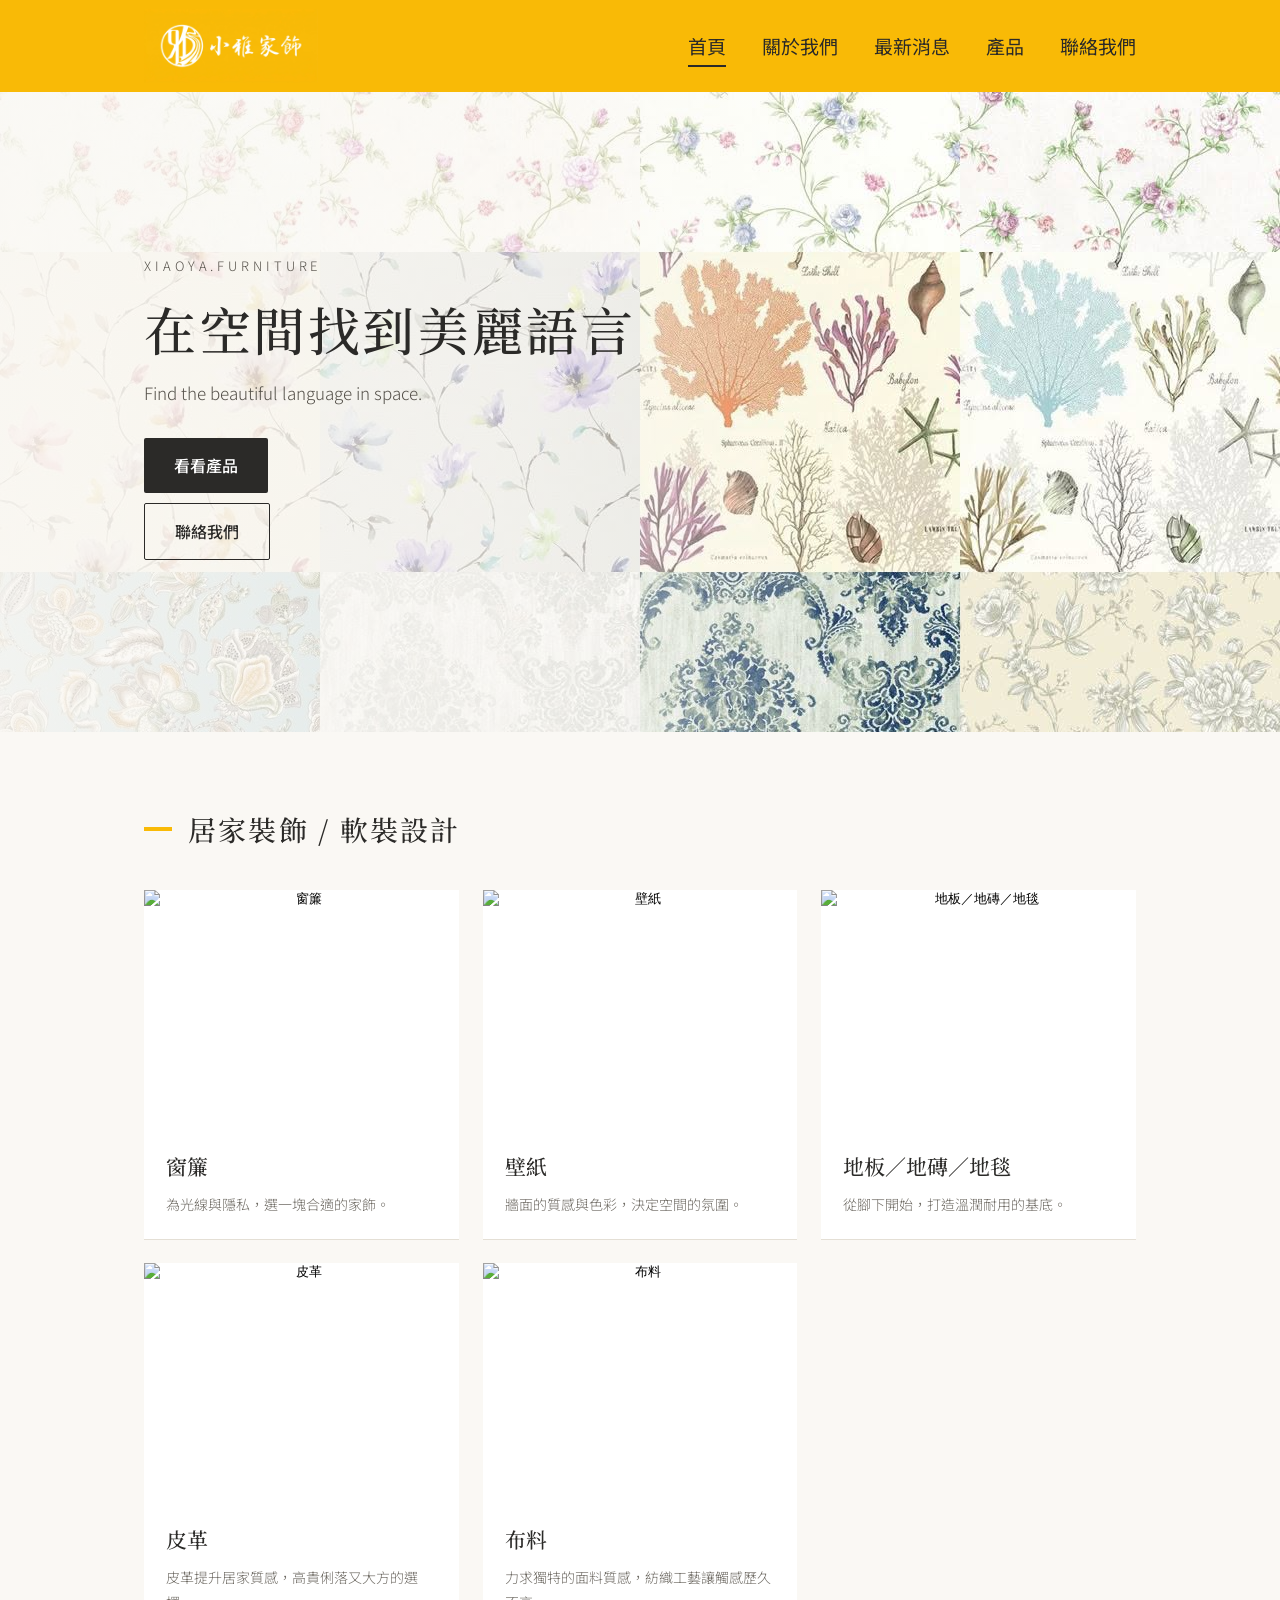
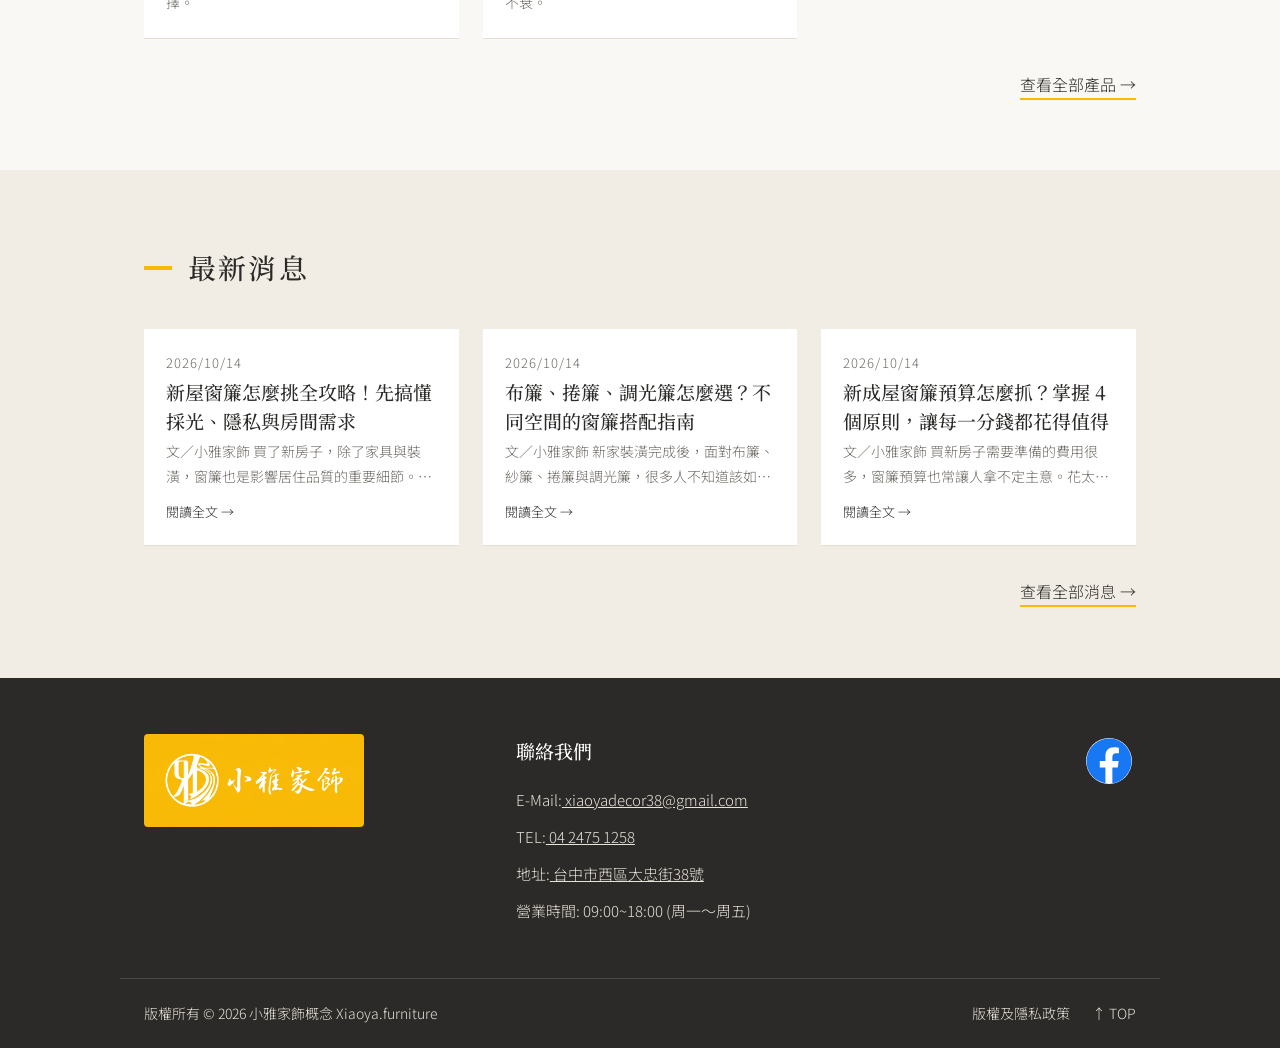
==== index.html @ f249f497 "Add files via upload" ====
<!DOCTYPE html>
<html lang="zh-Hant"><head><meta charset="utf-8">
<meta name="viewport" content="width=device-width, initial-scale=1, viewport-fit=cover">
<title>小雅家飾概念 Xiaoya.furniture|窗簾・壁紙・地板・皮革</title>
<meta name="description" content="小雅家飾概念位於台中市西區,提供窗簾、壁紙、地板與皮革等居家裝飾。在空間找到美麗的語言。">
<link rel="icon" href="logo.png">
<link href="https://fonts.googleapis.com/css2?family=Noto+Sans+TC:wght@300;400;500&family=Noto+Serif+TC:wght@500;600&display=swap" rel="stylesheet">
<link rel="stylesheet" href="site.css"></head><body id="top">
<main>
<section class="hero nopic" id="hero"><div class="txt"><small>XIAOYA.FURNITURE</small><h1 id="tagline"></h1><p class="en" id="tagline-en"></p><a class="btn" href="products.html">看看產品</a><a class="btn o" href="#contact">聯絡我們</a></div><div class="pic" id="pic" hidden></div></section>
<section><div class="wrap"><h2 id="ptitle">居家裝飾</h2><div class="grid" id="grid"></div><p class="more"><a href="products.html">查看全部產品 →</a></p></div></section>
<section class="alt" id="news" hidden><div class="wrap"><h2 id="ntitle">最新消息</h2><div class="nl" id="nlist"></div><p class="more"><a href="news.html">查看全部消息 →</a></p></div></section>
</main>
<script src="site.js"></script>
<script>boot(d=>{
  $('#tagline').textContent=d.tagline||'小雅家飾概念';$('#tagline-en').textContent=d.tagline_en||'';
  if(d.hero_image){const h=$('#hero');h.classList.remove('nopic');h.classList.add('pich');$('#pic').hidden=false;$('#pic').append(el('img','',{src:url(d.hero_image),alt:'小雅家飾 空間照片'}))}
  $('#ptitle').textContent=d.products_title||'居家裝飾';
  (d.products||[]).slice(0,8).forEach(p=>card($('#grid'),p,p.name,p.desc));
  if((d.news||[]).length){$('#news').hidden=false;$('#ntitle').textContent=d.news_title||'最新消息';d.news.slice(0,4).forEach(n=>$('#nlist').append(newsCard(n)))}
})</script></body></html>
---- site.css ----
:root{--bg:#faf8f4;--alt:#f1ede4;--ink:#2b2a28;--mute:#6f6b64;--line:#e4dfd5;--sun:#f9ba06;--card:#fff}
@media (prefers-color-scheme:dark){:root{--bg:#1f1e1c;--alt:#262523;--ink:#f0ece3;--mute:#a8a299;--line:#3a3834;--card:#2e2d2a}}
html{scroll-behavior:smooth;scroll-padding-top:90px}*{box-sizing:border-box}
body{margin:0;background:var(--bg);color:var(--ink);font-family:"Noto Sans TC","PingFang TC","Microsoft JhengHei",sans-serif;font-weight:300;line-height:1.8}
a{color:inherit}:focus-visible{outline:2px solid var(--ink);outline-offset:3px}
.wrap{max-width:1040px;margin:0 auto;padding:0 24px}
header.site{position:sticky;top:0;z-index:5;background:var(--sun);padding-top:env(safe-area-inset-top,0px)}
header.site .wrap{display:flex;justify-content:space-between;align-items:center;min-height:92px;flex-wrap:wrap;gap:4px 20px}
.brand{display:block;line-height:0}.brand img{height:74px;width:auto;display:block}
header nav a{margin-left:36px;text-decoration:none;font-size:19px;color:#2b2a28;font-weight:400;padding:6px 0;border-bottom:2px solid transparent}
header nav a:hover,header nav a.on{border-bottom-color:#2b2a28}
.hero{position:relative;background:var(--bg) url(hero.jpg) center/cover;min-height:min(80vh,640px);display:grid;grid-template-columns:1fr 1fr;align-items:stretch;padding:0}
.hero::before{content:"";position:absolute;inset:0;pointer-events:none;background:linear-gradient(90deg,rgba(250,248,244,.86) 0%,rgba(250,248,244,.62) 42%,rgba(250,248,244,.08) 52%,rgba(250,248,244,0) 100%)}
.hero.nopic{grid-template-columns:1fr}.hero.nopic::before{background:linear-gradient(90deg,rgba(250,248,244,.88) 0%,rgba(250,248,244,.6) 40%,rgba(250,248,244,0) 70%)}
.hero .txt{position:relative;z-index:1;display:flex;flex-direction:column;justify-content:center;align-items:flex-start;padding:64px 40px 64px max(24px,calc((100vw - 1040px)/2 + 24px));color:#2b2a28}
.hero .pic{position:relative;z-index:1;min-height:320px}.hero .pic img{position:absolute;inset:0;width:100%;height:100%;object-fit:cover}
.txt small{display:block;font-size:13px;letter-spacing:.3em;margin-bottom:16px;color:#55514a}
h1{font-family:"Noto Serif TC",serif;font-weight:500;font-size:clamp(32px,5vw,52px);line-height:1.35;margin:0 0 14px;letter-spacing:.05em}
.en{font-size:17px;margin:0 0 30px;color:#55514a}
.btn{display:inline-block;background:#2b2a28;color:#fff;padding:13px 30px;text-decoration:none;font-weight:500;border-radius:2px;margin:0 10px 10px 0}
.btn:hover{background:#000}.btn.o{background:transparent;color:#2b2a28;border:1px solid #2b2a28}.btn.o:hover{background:#2b2a28;color:#fff}
.pagehead{background:var(--alt);padding:56px 0 44px;border-bottom:1px solid var(--line)}
.pagehead h1{margin:0;font-size:clamp(30px,4.4vw,42px)}.pagehead p{margin:8px 0 0;color:var(--mute)}
section{padding:72px 0}section.alt{background:var(--alt)}
h2{font-family:"Noto Serif TC",serif;font-weight:500;font-size:28px;margin:0 0 36px;letter-spacing:.08em;display:flex;align-items:center;gap:16px}
h2::before{content:"";width:28px;height:4px;background:var(--sun)}
.more{margin:32px 0 0;text-align:right}.more a{text-decoration:none;border-bottom:2px solid var(--sun);padding-bottom:2px}
.grid{display:grid;grid-template-columns:repeat(auto-fill,minmax(240px,1fr));gap:24px}
.item{background:var(--card);display:flex;flex-direction:column;box-shadow:0 1px 0 var(--line)}
.ph{display:block;width:100%;padding:0;border:0;background:none;cursor:zoom-in;overflow:hidden}
.ph img{width:100%;aspect-ratio:4/3;object-fit:cover;display:block;transition:transform .4s}.ph:hover img{transform:scale(1.04)}
.item .tx{padding:22px;flex:1}.item h3{font-family:"Noto Serif TC",serif;font-weight:500;font-size:21px;margin:0 0 6px}
.item p{margin:0;color:var(--mute);font-size:14px;white-space:pre-line}
.nl{display:grid;grid-template-columns:repeat(auto-fill,minmax(260px,1fr));gap:24px}
.nc{background:var(--card);display:flex;flex-direction:column;text-decoration:none;color:inherit;box-shadow:0 1px 0 var(--line)}
a.nc:hover h3{text-decoration:underline;text-decoration-color:var(--sun);text-decoration-thickness:3px}
.nc .th{aspect-ratio:16/9;object-fit:cover;width:100%;display:block}
.nc .tx{padding:22px;display:flex;flex-direction:column;gap:4px}.nc time{font-size:13px;color:var(--mute);letter-spacing:.08em}
.nc h3{font-family:"Noto Serif TC",serif;font-weight:500;font-size:19px;margin:0;line-height:1.5}
.nc p{margin:0;color:var(--mute);font-size:14px;display:-webkit-box;-webkit-line-clamp:2;-webkit-box-orient:vertical;overflow:hidden}
.nc .go{font-size:13px;margin-top:6px}
.abt{display:grid;grid-template-columns:1fr;gap:48px;align-items:center}.abt.has{grid-template-columns:1.2fr 1fr}
.abt p,.doc p{margin:0 0 1.1em;color:var(--mute);font-size:16px}.abt img{width:100%;display:block}
.art{max-width:760px;margin:0 auto}.art .cover{width:100%;display:block;margin-bottom:28px}
.art time{color:var(--mute);font-size:14px}.art h1{font-size:clamp(26px,4vw,36px);margin:4px 0 24px}
.art p{margin:0 0 1.2em;white-space:pre-line}.art .gal{display:grid;gap:14px;margin-top:28px}.art .gal img{width:100%;display:block;cursor:zoom-in}
.back{display:inline-block;margin-bottom:24px;text-decoration:none;border-bottom:2px solid var(--sun)}
.doc{max-width:760px}.doc h2{font-size:22px;margin:44px 0 14px}.doc h3{font-size:17px;font-weight:500;margin:22px 0 6px}.doc ul{color:var(--mute);padding-left:1.3em;margin:0 0 1.1em}.doc li{margin-bottom:6px}
.empty{color:var(--mute)}
footer.site{background:#2b2a28;color:#e8e3d8;font-size:15px}
.ft{display:grid;grid-template-columns:1fr 1.6fr auto;gap:48px;padding-top:56px;padding-bottom:44px;align-items:start}
.ft img.fl{width:220px;max-width:100%;border-radius:4px;display:block}
.ft h4{font-family:"Noto Serif TC",serif;font-weight:500;font-size:19px;margin:0 0 18px;color:#fff}
.ft ul{list-style:none;margin:0;padding:0}.ft li{margin-bottom:10px}.ft a{color:inherit}
.ft .soc{display:flex;gap:14px}.ft .soc a{display:block;width:54px;height:54px;transition:transform .2s}.ft .soc a:hover{transform:scale(1.08)}.ft .soc svg{width:100%;height:100%;display:block}
.bar{border-top:1px solid #4a4741;display:flex;justify-content:space-between;align-items:center;gap:12px;flex-wrap:wrap;padding-top:22px;padding-bottom:calc(22px + env(safe-area-inset-bottom,0px));font-size:14px}
.bar a{text-decoration:none;margin-left:22px}.bar a:hover{color:var(--sun)}
dialog{border:0;padding:0;background:transparent;max-width:100vw;max-height:100vh;width:100vw;height:100vh}
dialog::backdrop{background:rgba(0,0,0,.88)}
.lb{width:100%;height:100%;display:flex;flex-direction:column;align-items:center;justify-content:center;gap:12px;padding:20px}
.lb img{max-width:100%;max-height:78vh;object-fit:contain}.lb p{color:#eee;margin:0;text-align:center;max-width:640px;font-size:14px}
.cb{position:absolute;background:rgba(255,255,255,.18);color:#fff;border:0;font-size:28px;width:48px;height:48px;border-radius:50%;cursor:pointer;line-height:1}
.x{top:16px;right:16px}.pv{left:12px;top:50%}.nx{right:12px;top:50%}
@media(max-width:760px){
 header nav a{margin:0 14px 0 0;font-size:15px}.brand img{height:46px}header.site .wrap{min-height:0}header.site .wrap{padding-top:6px;padding-bottom:6px}
 .hero{grid-template-columns:1fr;min-height:0;display:flex;flex-direction:column}.hero::before{display:none}.hero.nopic{padding-top:170px}.hero .pic{order:-1;min-height:240px}.hero .txt{margin:0 16px 24px;padding:32px 24px;background:rgba(255,255,255,.93);border-top:5px solid var(--sun);box-shadow:0 10px 40px rgba(0,0,0,.12)}.hero.pich .txt{margin-top:-40px}
 .abt.has{grid-template-columns:1fr}section{padding:52px 0}.ft{grid-template-columns:1fr;gap:32px}.bar a{margin:0 0 0 16px}}
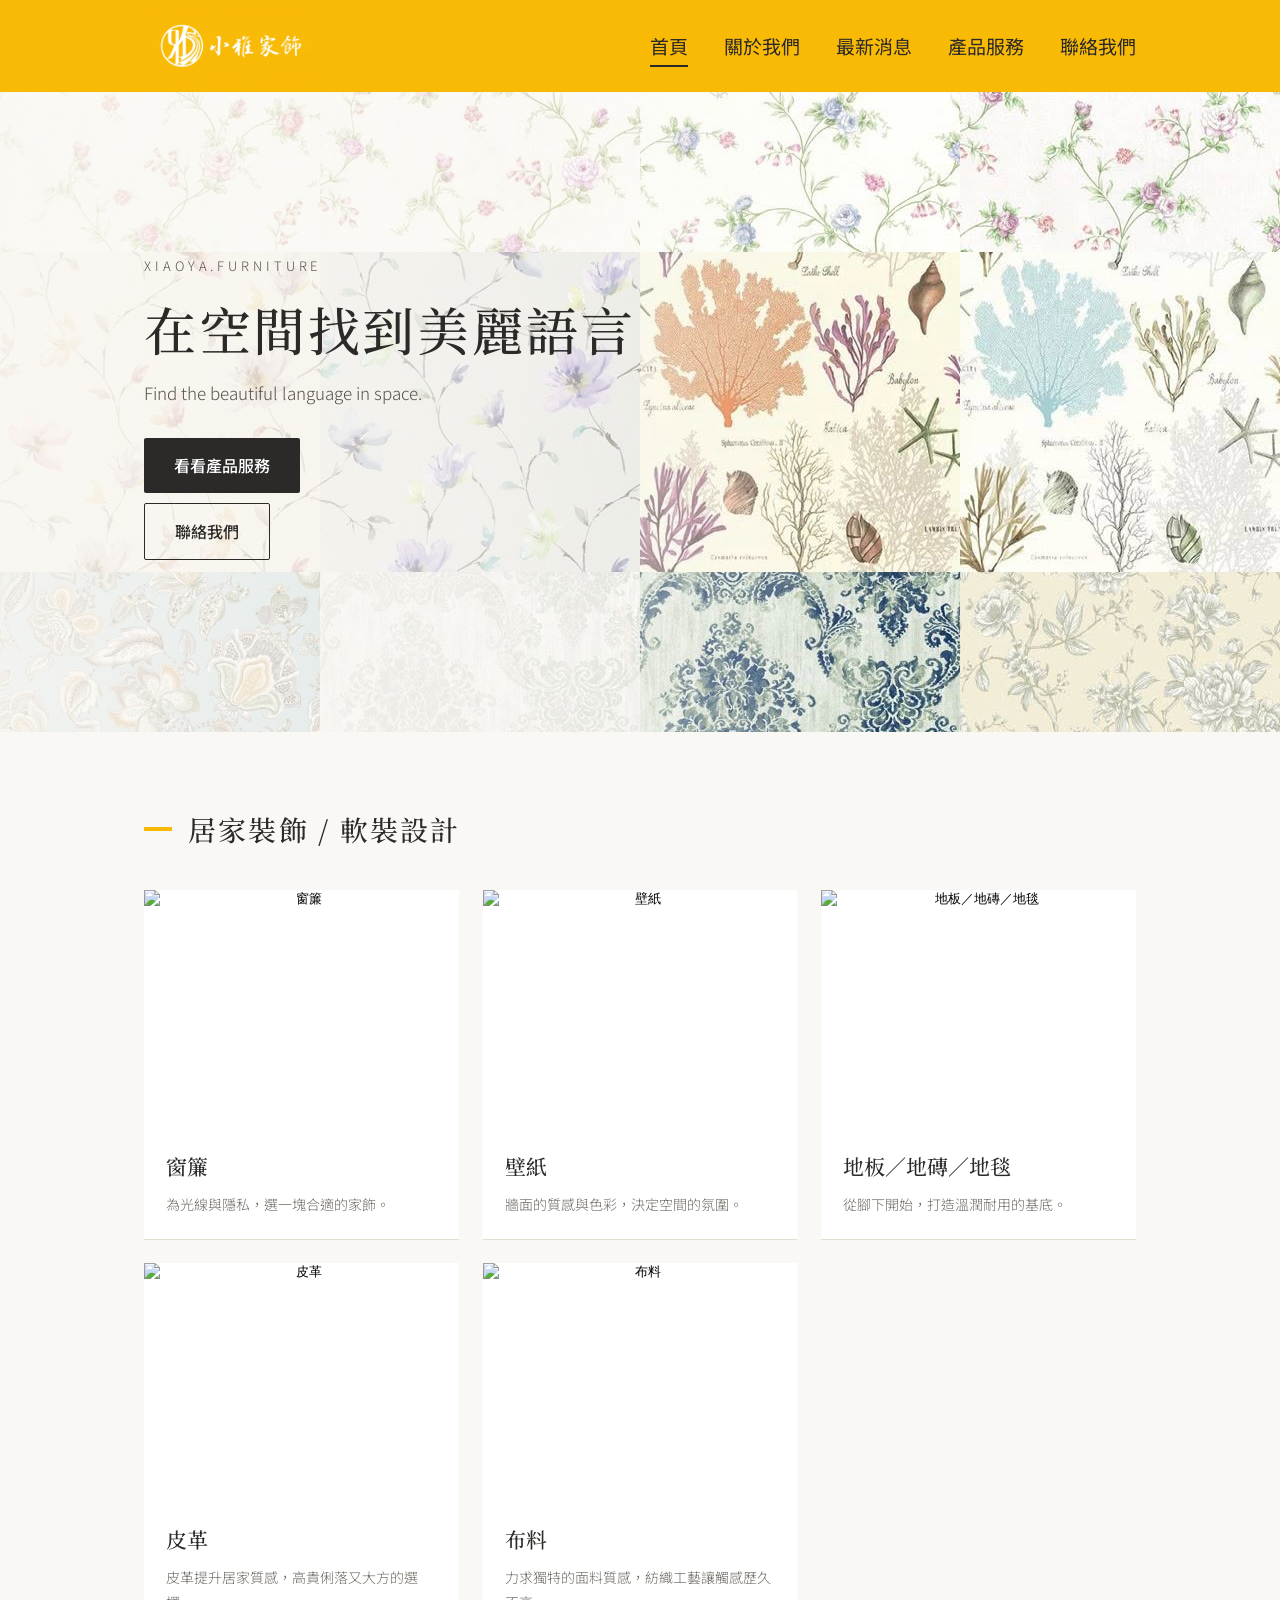
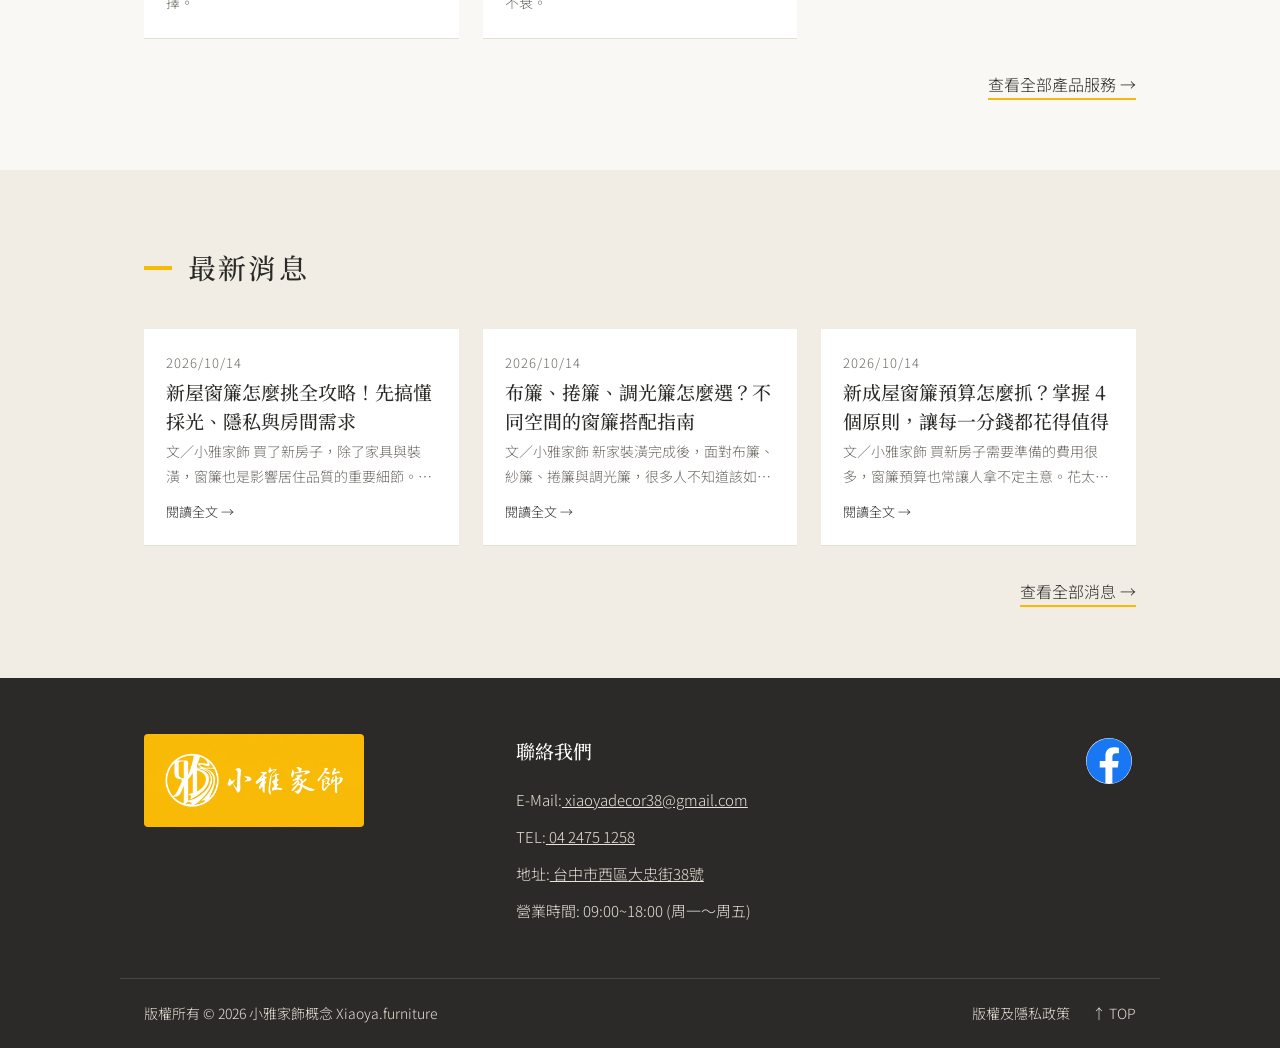
==== commit 781d9b7e: "Add files via upload" ====
--- a/index.html
+++ b/index.html
@@ -7,8 +7,8 @@
 <link href="https://fonts.googleapis.com/css2?family=Noto+Sans+TC:wght@300;400;500&family=Noto+Serif+TC:wght@500;600&display=swap" rel="stylesheet">
 <link rel="stylesheet" href="site.css"></head><body id="top">
 <main>
-<section class="hero nopic" id="hero"><div class="txt"><small>XIAOYA.FURNITURE</small><h1 id="tagline"></h1><p class="en" id="tagline-en"></p><a class="btn" href="products.html">看看產品</a><a class="btn o" href="#contact">聯絡我們</a></div><div class="pic" id="pic" hidden></div></section>
-<section><div class="wrap"><h2 id="ptitle">居家裝飾</h2><div class="grid" id="grid"></div><p class="more"><a href="products.html">查看全部產品 →</a></p></div></section>
+<section class="hero nopic" id="hero"><div class="txt"><small>XIAOYA.FURNITURE</small><h1 id="tagline"></h1><p class="en" id="tagline-en"></p><a class="btn" href="products.html">看看產品服務</a><a class="btn o" href="#contact">聯絡我們</a></div><div class="pic" id="pic" hidden></div></section>
+<section><div class="wrap"><h2 id="ptitle">居家裝飾</h2><div class="grid" id="grid"></div><p class="more"><a href="products.html">查看全部產品服務 →</a></p></div></section>
 <section class="alt" id="news" hidden><div class="wrap"><h2 id="ntitle">最新消息</h2><div class="nl" id="nlist"></div><p class="more"><a href="news.html">查看全部消息 →</a></p></div></section>
 </main>
 <script src="site.js"></script>
--- a/site.css
+++ b/site.css
@@ -9,6 +9,9 @@
 .brand{display:block;line-height:0}.brand img{height:74px;width:auto;display:block}
 header nav a{margin-left:36px;text-decoration:none;font-size:19px;color:#2b2a28;font-weight:400;padding:6px 0;border-bottom:2px solid transparent}
 header nav a:hover,header nav a.on{border-bottom-color:#2b2a28}
+.menu{display:none;background:none;border:0;padding:10px;cursor:pointer;width:48px;height:48px;flex-direction:column;justify-content:center;gap:6px}
+.menu span{display:block;height:3px;background:#2b2a28;border-radius:2px;transition:transform .2s,opacity .2s}
+header.open .menu span:nth-child(1){transform:translateY(9px) rotate(45deg)}header.open .menu span:nth-child(2){opacity:0}header.open .menu span:nth-child(3){transform:translateY(-9px) rotate(-45deg)}
 .hero{position:relative;background:var(--bg) url(hero.jpg) center/cover;min-height:min(80vh,640px);display:grid;grid-template-columns:1fr 1fr;align-items:stretch;padding:0}
 .hero::before{content:"";position:absolute;inset:0;pointer-events:none;background:linear-gradient(90deg,rgba(250,248,244,.86) 0%,rgba(250,248,244,.62) 42%,rgba(250,248,244,.08) 52%,rgba(250,248,244,0) 100%)}
 .hero.nopic{grid-template-columns:1fr}.hero.nopic::before{background:linear-gradient(90deg,rgba(250,248,244,.88) 0%,rgba(250,248,244,.6) 40%,rgba(250,248,244,0) 70%)}
@@ -62,6 +65,11 @@
 .cb{position:absolute;background:rgba(255,255,255,.18);color:#fff;border:0;font-size:28px;width:48px;height:48px;border-radius:50%;cursor:pointer;line-height:1}
 .x{top:16px;right:16px}.pv{left:12px;top:50%}.nx{right:12px;top:50%}
 @media(max-width:760px){
- header nav a{margin:0 14px 0 0;font-size:15px}.brand img{height:46px}header.site .wrap{min-height:0}header.site .wrap{padding-top:6px;padding-bottom:6px}
+ header.site .wrap{display:grid;grid-template-columns:48px 1fr 48px;align-items:center;min-height:64px;padding-top:4px;padding-bottom:4px}
+ .menu{display:flex}.brand{justify-self:center}.brand img{height:46px}
+ header nav{display:none;position:absolute;top:100%;left:0;right:0;background:var(--bg);box-shadow:0 12px 24px rgba(0,0,0,.18);border-top:1px solid rgba(0,0,0,.1)}
+ header.open nav{display:block}
+ header nav a{display:block;margin:0;padding:16px 24px;font-size:18px;color:var(--ink);border-bottom:1px solid var(--line);border-left:5px solid transparent}
+ header nav a.on{border-left-color:var(--sun);border-bottom-color:var(--line);font-weight:500}header.site .wrap{padding-top:6px;padding-bottom:6px}
  .hero{grid-template-columns:1fr;min-height:0;display:flex;flex-direction:column}.hero::before{display:none}.hero.nopic{padding-top:170px}.hero .pic{order:-1;min-height:240px}.hero .txt{margin:0 16px 24px;padding:32px 24px;background:rgba(255,255,255,.93);border-top:5px solid var(--sun);box-shadow:0 10px 40px rgba(0,0,0,.12)}.hero.pich .txt{margin-top:-40px}
  .abt.has{grid-template-columns:1fr}section{padding:52px 0}.ft{grid-template-columns:1fr;gap:32px}.bar a{margin:0 0 0 16px}}
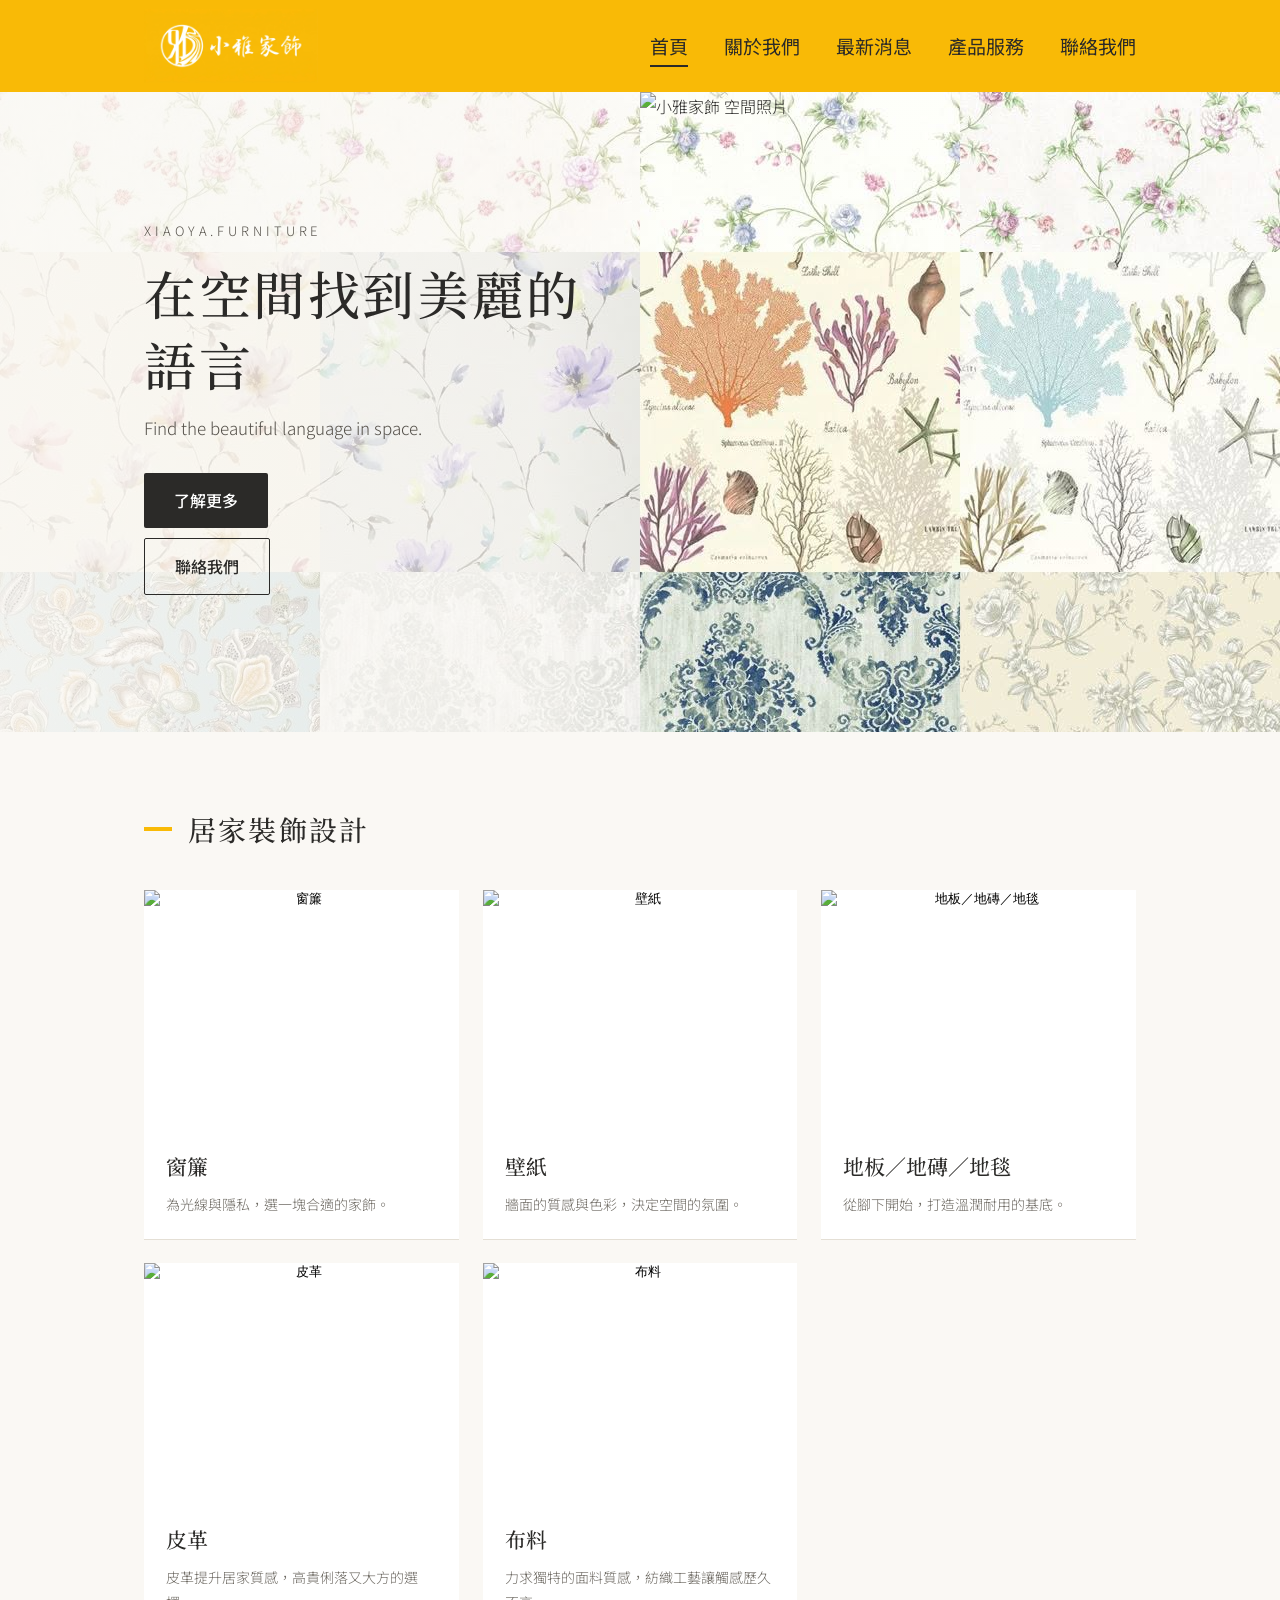
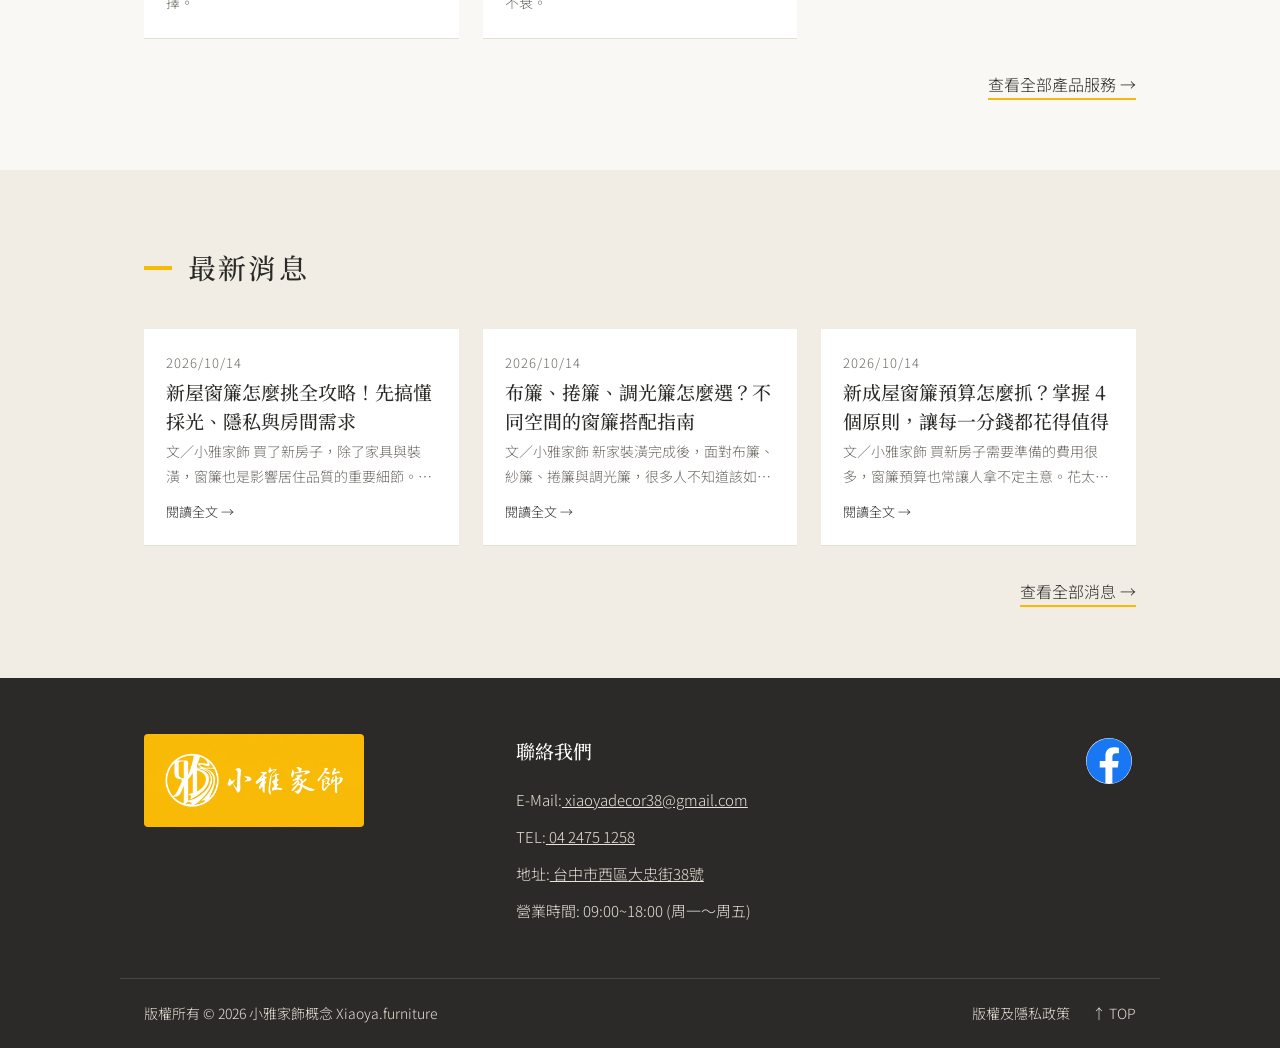
==== commit 9dcf8150: "Add files via upload" ====
--- a/index.html
+++ b/index.html
@@ -7,7 +7,7 @@
 <link href="https://fonts.googleapis.com/css2?family=Noto+Sans+TC:wght@300;400;500&family=Noto+Serif+TC:wght@500;600&display=swap" rel="stylesheet">
 <link rel="stylesheet" href="site.css"></head><body id="top">
 <main>
-<section class="hero nopic" id="hero"><div class="txt"><small>XIAOYA.FURNITURE</small><h1 id="tagline"></h1><p class="en" id="tagline-en"></p><a class="btn" href="products.html">看看產品服務</a><a class="btn o" href="#contact">聯絡我們</a></div><div class="pic" id="pic" hidden></div></section>
+<section class="hero nopic" id="hero"><div class="txt"><small>XIAOYA.FURNITURE</small><h1 id="tagline"></h1><p class="en" id="tagline-en"></p><a class="btn" href="products.html">了解更多</a><a class="btn o" href="#contact">聯絡我們</a></div><div class="pic" id="pic" hidden></div></section>
 <section><div class="wrap"><h2 id="ptitle">居家裝飾</h2><div class="grid" id="grid"></div><p class="more"><a href="products.html">查看全部產品服務 →</a></p></div></section>
 <section class="alt" id="news" hidden><div class="wrap"><h2 id="ntitle">最新消息</h2><div class="nl" id="nlist"></div><p class="more"><a href="news.html">查看全部消息 →</a></p></div></section>
 </main>
--- a/site.css
+++ b/site.css
@@ -32,7 +32,8 @@
 .item{background:var(--card);display:flex;flex-direction:column;box-shadow:0 1px 0 var(--line)}
 .ph{display:block;width:100%;padding:0;border:0;background:none;cursor:zoom-in;overflow:hidden}
 .ph img{width:100%;aspect-ratio:4/3;object-fit:cover;display:block;transition:transform .4s}.ph:hover img{transform:scale(1.04)}
-.item .tx{padding:22px;flex:1}.item h3{font-family:"Noto Serif TC",serif;font-weight:500;font-size:21px;margin:0 0 6px}
+.item .tx{padding:22px;flex:1}
+.item .tx.clk{cursor:pointer}.item .tx.clk:hover h3{text-decoration:underline;text-decoration-color:var(--sun);text-decoration-thickness:3px;text-underline-offset:4px}.item h3{font-family:"Noto Serif TC",serif;font-weight:500;font-size:21px;margin:0 0 6px}
 .item p{margin:0;color:var(--mute);font-size:14px;white-space:pre-line}
 .nl{display:grid;grid-template-columns:repeat(auto-fill,minmax(260px,1fr));gap:24px}
 .nc{background:var(--card);display:flex;flex-direction:column;text-decoration:none;color:inherit;box-shadow:0 1px 0 var(--line)}
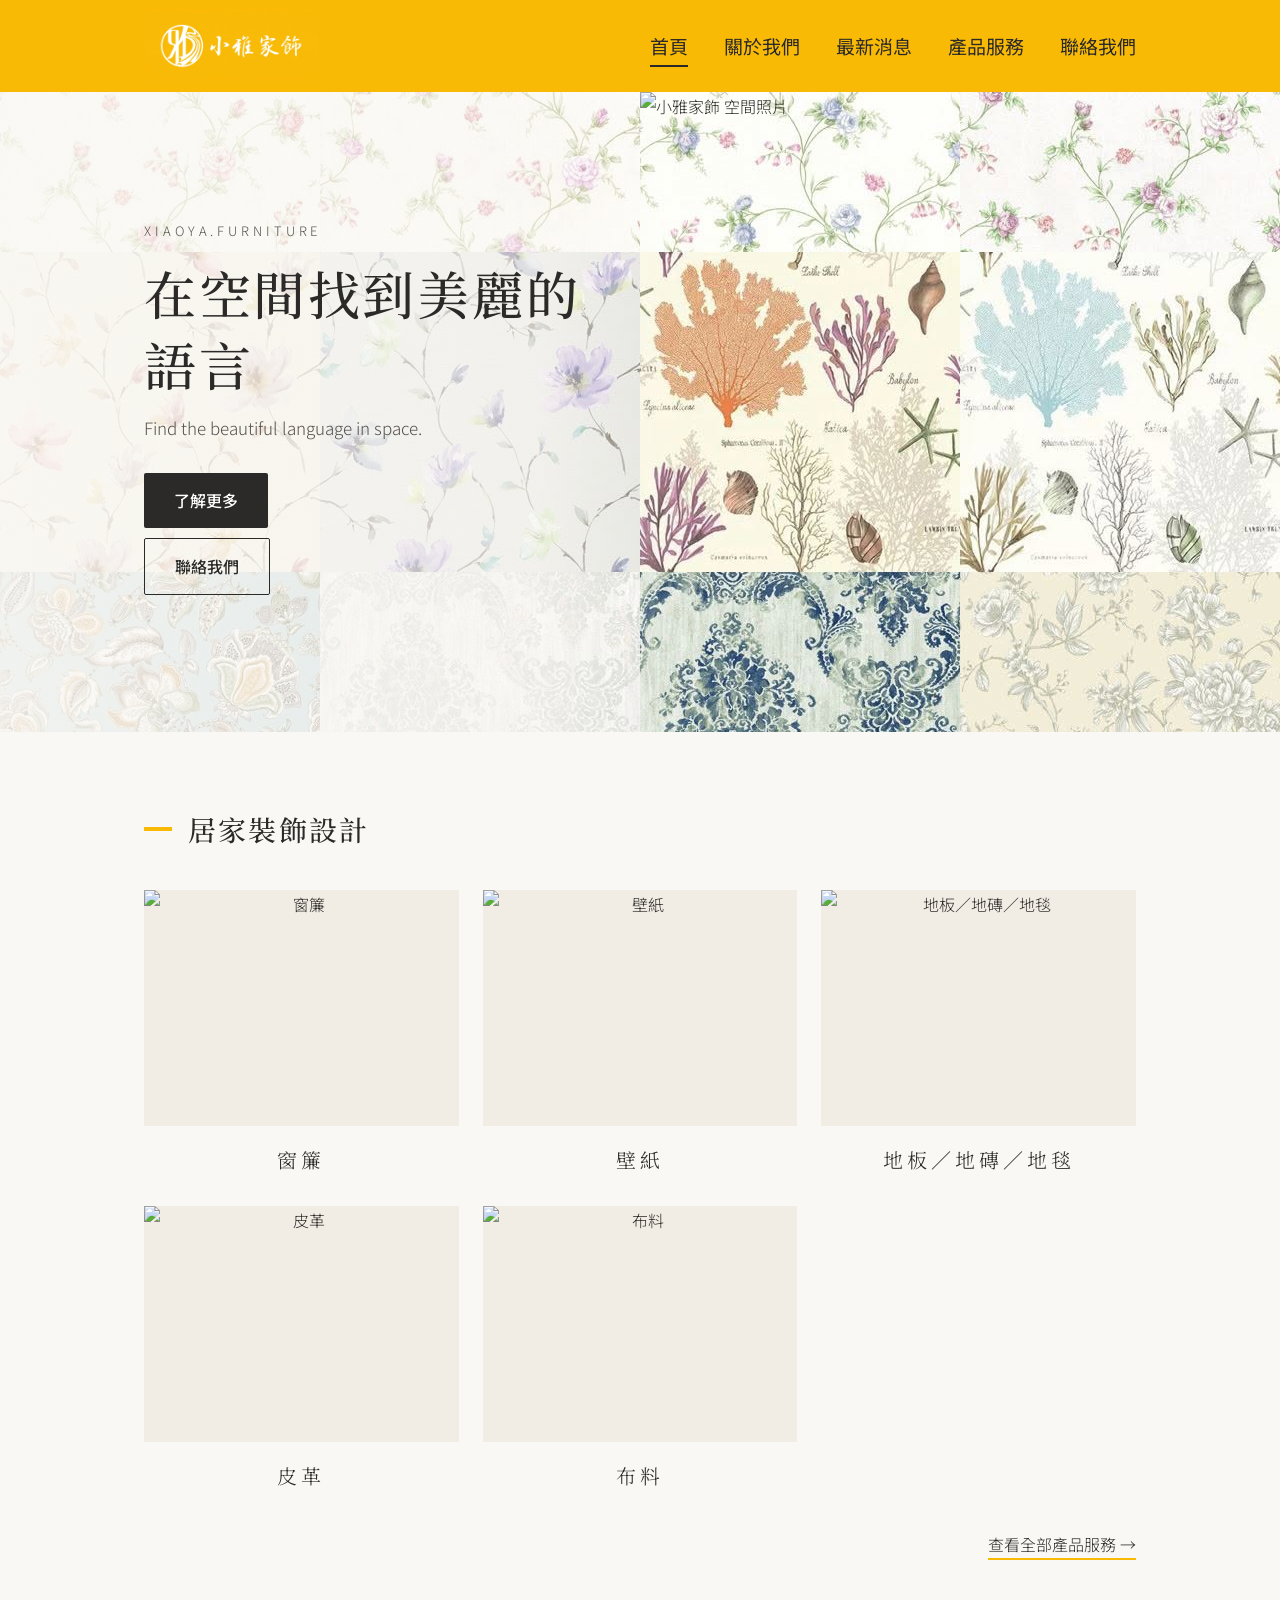
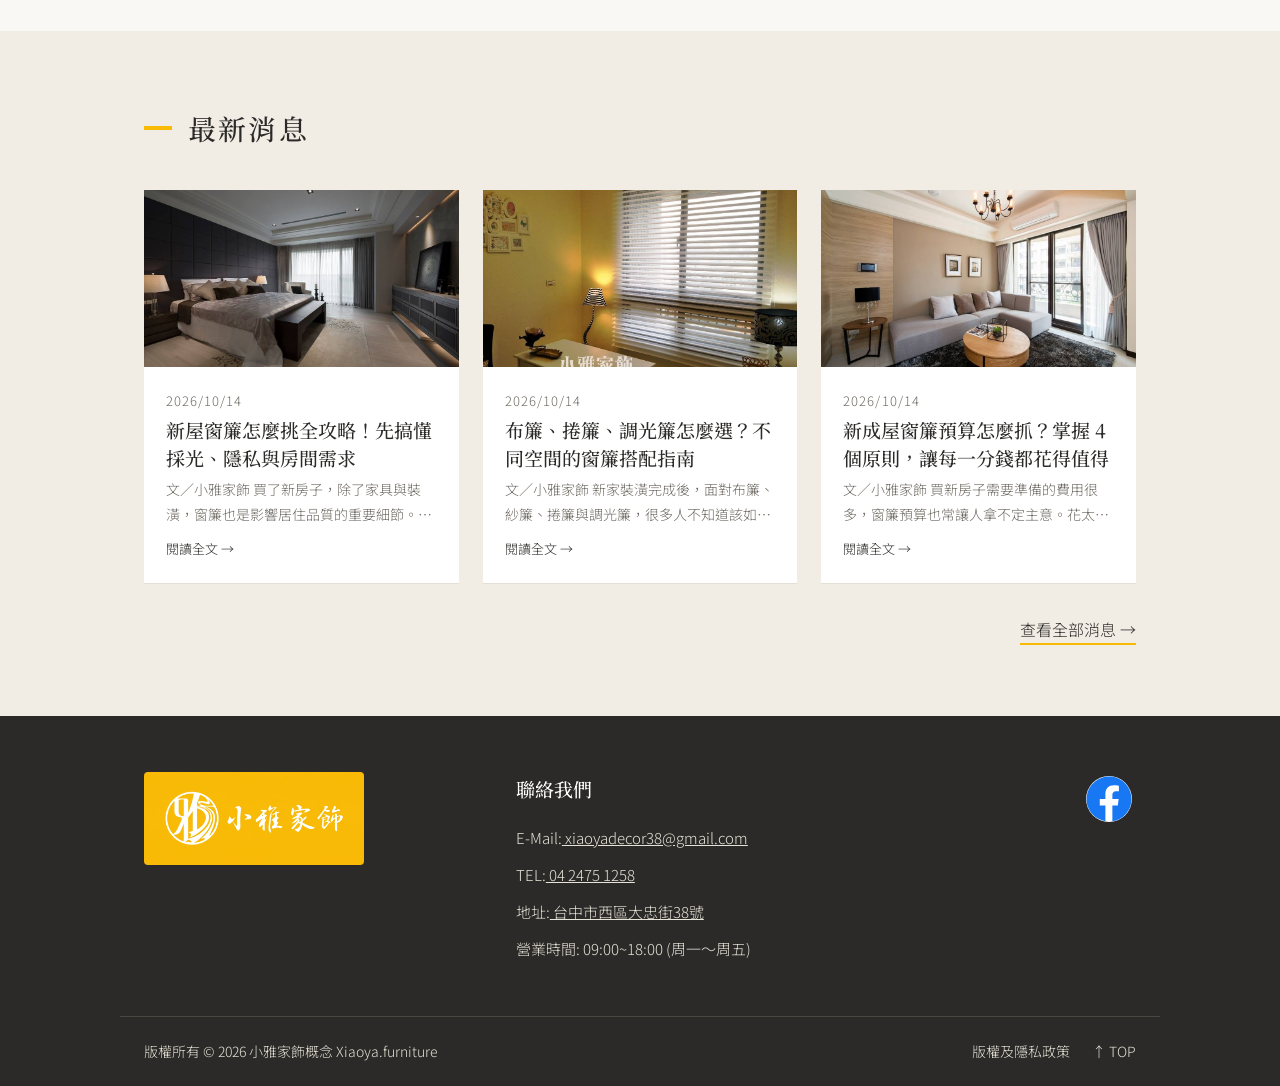
==== commit 61b7b515: "Add files via upload" ====
--- a/index.html
+++ b/index.html
@@ -16,6 +16,6 @@
   $('#tagline').textContent=d.tagline||'小雅家飾概念';$('#tagline-en').textContent=d.tagline_en||'';
   if(d.hero_image){const h=$('#hero');h.classList.remove('nopic');h.classList.add('pich');$('#pic').hidden=false;$('#pic').append(el('img','',{src:url(d.hero_image),alt:'小雅家飾 空間照片'}))}
   $('#ptitle').textContent=d.products_title||'居家裝飾';
-  (d.products||[]).slice(0,8).forEach(p=>card($('#grid'),p,p.name,p.desc));
+  (d.products||[]).slice(0,8).forEach(p=>catCard($('#grid'),p,'category.html?c='+hid(p.name),p.name));
   if((d.news||[]).length){$('#news').hidden=false;$('#ntitle').textContent=d.news_title||'最新消息';d.news.slice(0,4).forEach(n=>$('#nlist').append(newsCard(n)))}
 })</script></body></html>
--- a/site.css
+++ b/site.css
@@ -74,3 +74,27 @@
  header nav a.on{border-left-color:var(--sun);border-bottom-color:var(--line);font-weight:500}header.site .wrap{padding-top:6px;padding-bottom:6px}
  .hero{grid-template-columns:1fr;min-height:0;display:flex;flex-direction:column}.hero::before{display:none}.hero.nopic{padding-top:170px}.hero .pic{order:-1;min-height:240px}.hero .txt{margin:0 16px 24px;padding:32px 24px;background:rgba(255,255,255,.93);border-top:5px solid var(--sun);box-shadow:0 10px 40px rgba(0,0,0,.12)}.hero.pich .txt{margin-top:-40px}
  .abt.has{grid-template-columns:1fr}section{padding:52px 0}.ft{grid-template-columns:1fr;gap:32px}.bar a{margin:0 0 0 16px}}
+
+.pagehead .wrap{display:flex;justify-content:space-between;align-items:flex-end;gap:12px 24px;flex-wrap:wrap}
+.ph-t{border-left:4px solid var(--ink);padding-left:18px}
+.ph-t .en2{display:block;font-size:clamp(22px,3.4vw,32px);letter-spacing:.28em;font-weight:300;line-height:1.3}
+.ph-t h1{font-size:clamp(18px,2.4vw,22px);font-weight:600;letter-spacing:.2em;margin:2px 0 0}
+.crumb{font-size:15px;color:var(--mute)}.crumb a{text-decoration:none;border-bottom:1px solid var(--sun)}.crumb a:hover{color:var(--ink)}.crumb span{color:var(--ink)}
+.cat{display:block;text-decoration:none;color:inherit;text-align:center}
+.cat .cf{display:block;overflow:hidden;background:var(--alt)}
+.cat img{width:100%;aspect-ratio:4/3;object-fit:cover;display:block;transition:transform .4s}
+.cat:hover img{transform:scale(1.05)}
+.cat .cn{display:block;padding:16px 0 4px;font-size:20px;letter-spacing:.2em;font-family:"Noto Serif TC",serif}
+.cat:hover .cn{text-decoration:underline;text-decoration-color:var(--sun);text-decoration-thickness:3px;text-underline-offset:6px}
+.note{color:var(--mute);font-size:14px;white-space:pre-line;margin:0 0 32px;max-width:760px}
+.lead{max-width:760px;margin:0 0 32px}.lead p{margin:0 0 1em;color:var(--mute)}
+.feat{max-width:760px;margin:0 0 32px;padding-left:1.3em;color:var(--mute)}.feat li{margin-bottom:6px}
+.pg{display:grid;grid-template-columns:repeat(auto-fill,minmax(190px,1fr));gap:16px}
+.pg button{padding:0;border:0;background:none;cursor:zoom-in;border-radius:14px;overflow:hidden;display:block}
+.pg img{width:100%;aspect-ratio:1;object-fit:cover;display:block;transition:transform .4s}.pg button:hover img{transform:scale(1.05)}
+.cta{margin-top:56px;padding:32px;background:var(--alt);border-left:5px solid var(--sun)}
+.cta h2{font-size:20px;margin:0 0 8px}.cta h2::before{display:none}.cta p{margin:0 0 18px;color:var(--mute)}
+.sib{margin-top:40px}.sib h3{font-size:16px;font-weight:500;margin:0 0 12px;letter-spacing:.1em}
+.sib a{display:inline-block;margin:0 10px 10px 0;padding:6px 18px;border:1px solid var(--line);text-decoration:none;border-radius:20px;background:var(--card)}
+.sib a:hover,.sib a.on{background:var(--sun);border-color:var(--sun);color:#2b2a28}
+@media(max-width:760px){.pg{grid-template-columns:repeat(2,1fr)}.cta{padding:24px}.crumb{font-size:14px}}
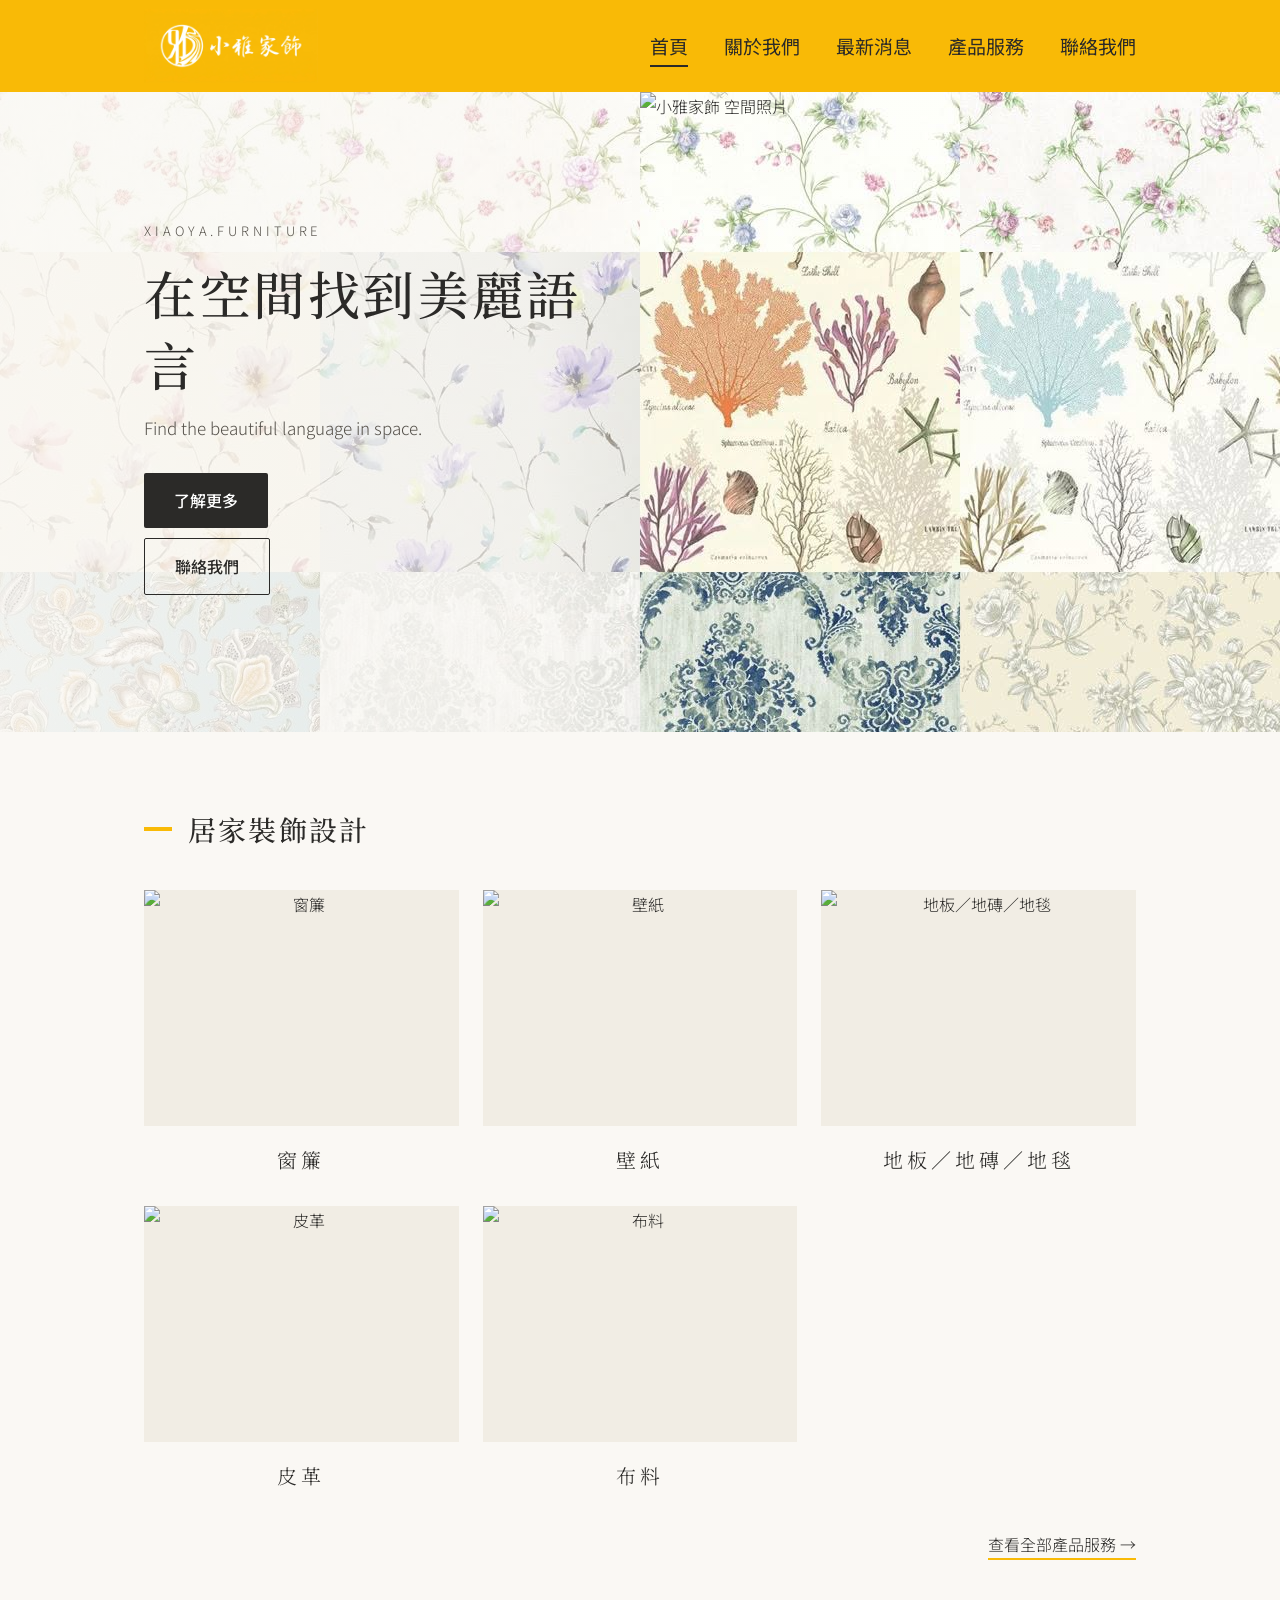
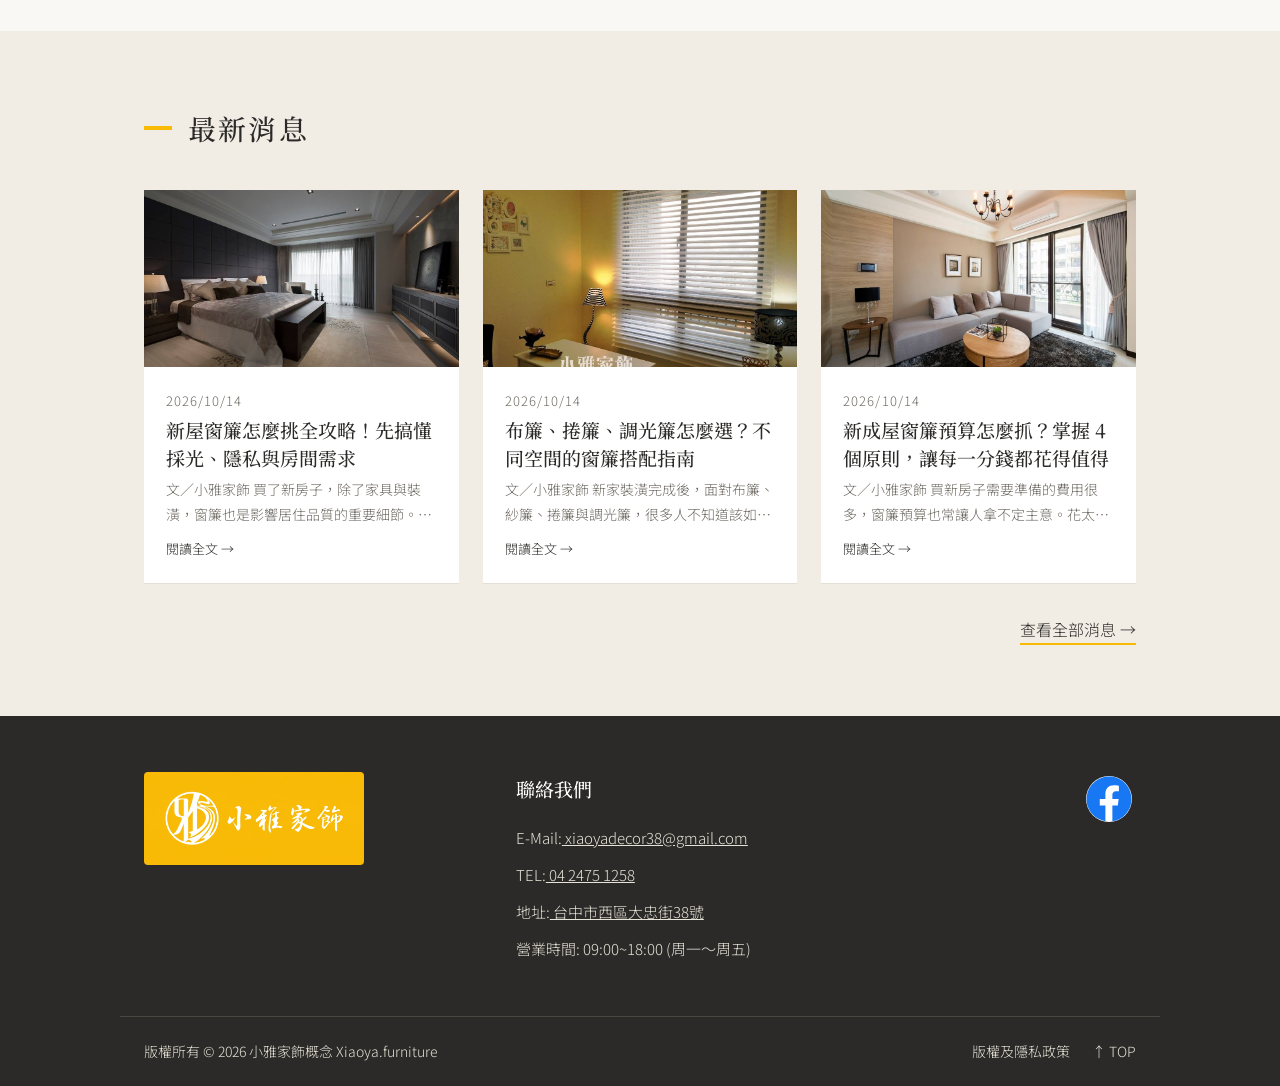
==== commit cc14de98: "Add files via upload" ====
--- a/index.html
+++ b/index.html
@@ -2,7 +2,19 @@
 <html lang="zh-Hant"><head><meta charset="utf-8">
 <meta name="viewport" content="width=device-width, initial-scale=1, viewport-fit=cover">
 <title>小雅家飾概念 Xiaoya.furniture|窗簾・壁紙・地板・皮革</title>
-<meta name="description" content="小雅家飾概念位於台中市西區,提供窗簾、壁紙、地板與皮革等居家裝飾。在空間找到美麗的語言。">
+<meta name="description" content="小雅家飾概念位於台中市西區，提供窗簾、壁紙、地板與皮革等居家裝飾。在空間找到美麗的語言。">
+<meta name="theme-color" content="#f9ba06">
+<meta property="og:type" content="website">
+<meta property="og:site_name" content="小雅家飾概念">
+<meta property="og:locale" content="zh_TW">
+<meta property="og:title" content="小雅家飾概念 Xiaoya.furniture|窗簾・壁紙・地板・皮革">
+<meta property="og:description" content="小雅家飾概念位於台中市西區，提供窗簾、壁紙、地板與皮革等居家裝飾。在空間找到美麗的語言。">
+<meta property="og:image" content="https://www.xiaoya.com.tw/logo-wide.jpg">
+<meta name="twitter:card" content="summary_large_image">
+<meta property="og:url" content="https://www.xiaoya.com.tw/">
+<link rel="canonical" href="https://www.xiaoya.com.tw/">
+<script type="application/ld+json">{"@context": "https://schema.org", "@type": "HomeGoodsStore", "name": "小雅家飾概念", "alternateName": "Xiaoya.furniture", "url": "https://www.xiaoya.com.tw/", "image": "https://www.xiaoya.com.tw/logo-wide.jpg", "logo": "https://www.xiaoya.com.tw/logo.png", "description": "提供窗簾、壁紙、地板與皮革等居家裝飾。", "telephone": "+886-4-2475-1258", "email": "xiaoyadecor38@gmail.com", "address": {"@type": "PostalAddress", "streetAddress": "大忠街38號", "addressLocality": "西區", "addressRegion": "台中市", "addressCountry": "TW"}, "sameAs": ["https://www.facebook.com/Xiaoya.furniture/"]}</script>
+
 <link rel="icon" href="logo.png">
 <link href="https://fonts.googleapis.com/css2?family=Noto+Sans+TC:wght@300;400;500&family=Noto+Serif+TC:wght@500;600&display=swap" rel="stylesheet">
 <link rel="stylesheet" href="site.css"></head><body id="top">
--- a/site.css
+++ b/site.css
@@ -98,3 +98,5 @@
 .sib a{display:inline-block;margin:0 10px 10px 0;padding:6px 18px;border:1px solid var(--line);text-decoration:none;border-radius:20px;background:var(--card)}
 .sib a:hover,.sib a.on{background:var(--sun);border-color:var(--sun);color:#2b2a28}
 @media(max-width:760px){.pg{grid-template-columns:repeat(2,1fr)}.cta{padding:24px}.crumb{font-size:14px}}
+
+.cat .cf.ph0{aspect-ratio:4/3;display:flex;align-items:center;justify-content:center}.cat .cf.ph0 img{width:34%;aspect-ratio:1;object-fit:contain;opacity:.55;border-radius:50%;transform:none}
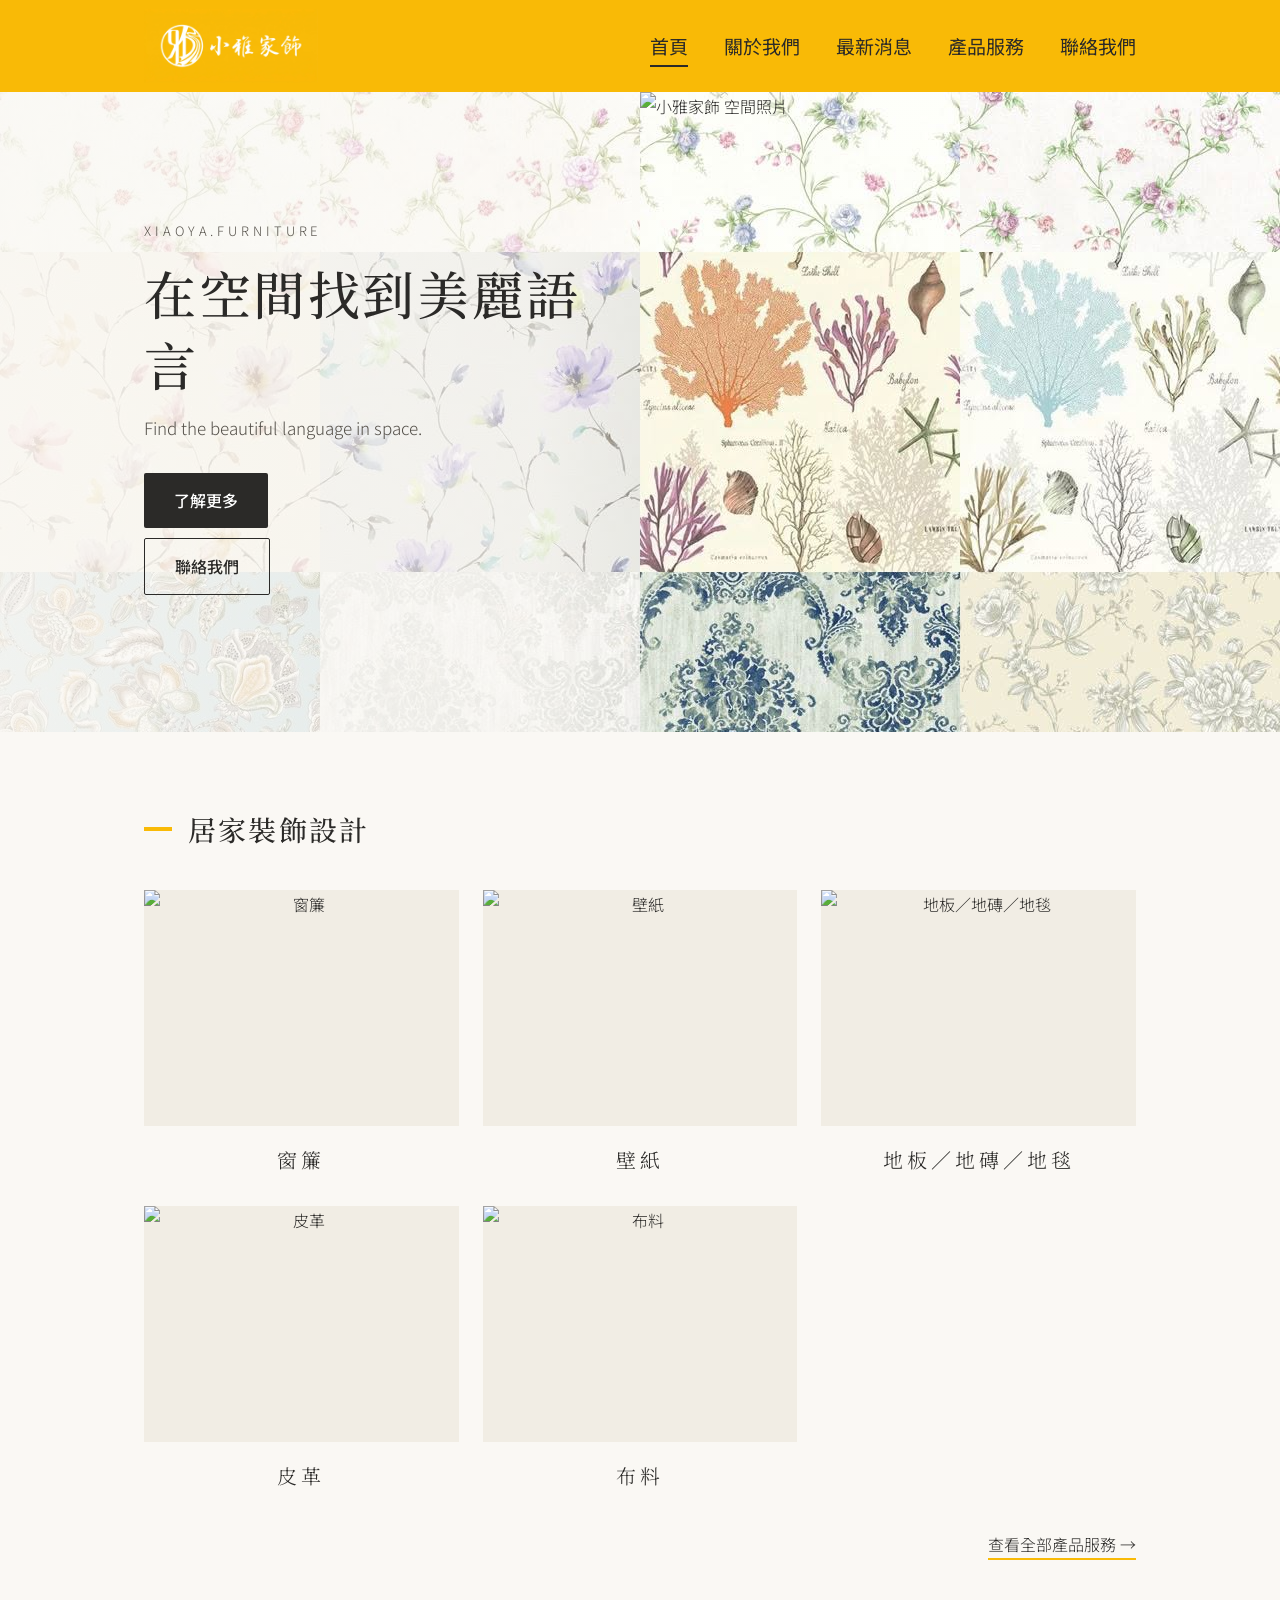
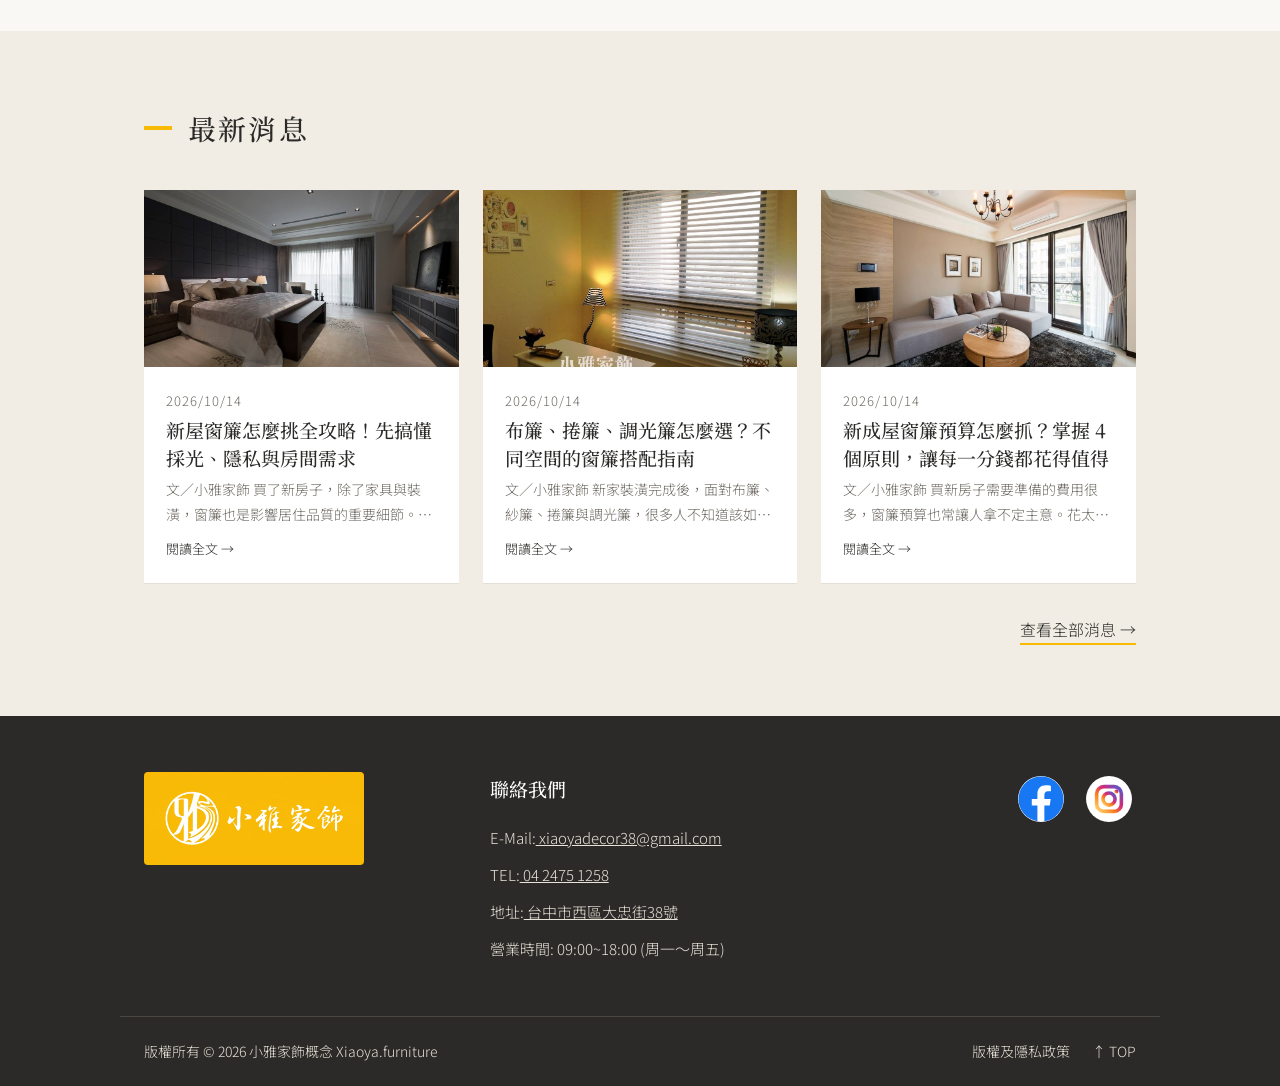
==== commit 282411c7: "Add files via upload" ====
--- a/index.html
+++ b/index.html
@@ -1,21 +1,24 @@
 <!DOCTYPE html>
 <html lang="zh-Hant"><head><meta charset="utf-8">
 <meta name="viewport" content="width=device-width, initial-scale=1, viewport-fit=cover">
-<title>小雅家飾概念 Xiaoya.furniture|窗簾・壁紙・地板・皮革</title>
+<title>小雅家飾概念｜台中窗簾、壁紙、地板、皮革</title>
 <meta name="description" content="小雅家飾概念位於台中市西區，提供窗簾、壁紙、地板與皮革等居家裝飾。在空間找到美麗的語言。">
 <meta name="theme-color" content="#f9ba06">
 <meta property="og:type" content="website">
 <meta property="og:site_name" content="小雅家飾概念">
 <meta property="og:locale" content="zh_TW">
-<meta property="og:title" content="小雅家飾概念 Xiaoya.furniture|窗簾・壁紙・地板・皮革">
+<meta property="og:title" content="小雅家飾概念｜台中窗簾、壁紙、地板、皮革">
 <meta property="og:description" content="小雅家飾概念位於台中市西區，提供窗簾、壁紙、地板與皮革等居家裝飾。在空間找到美麗的語言。">
 <meta property="og:image" content="https://www.xiaoya.com.tw/logo-wide.jpg">
 <meta name="twitter:card" content="summary_large_image">
 <meta property="og:url" content="https://www.xiaoya.com.tw/">
 <link rel="canonical" href="https://www.xiaoya.com.tw/">
-<script type="application/ld+json">{"@context": "https://schema.org", "@type": "HomeGoodsStore", "name": "小雅家飾概念", "alternateName": "Xiaoya.furniture", "url": "https://www.xiaoya.com.tw/", "image": "https://www.xiaoya.com.tw/logo-wide.jpg", "logo": "https://www.xiaoya.com.tw/logo.png", "description": "提供窗簾、壁紙、地板與皮革等居家裝飾。", "telephone": "+886-4-2475-1258", "email": "xiaoyadecor38@gmail.com", "address": {"@type": "PostalAddress", "streetAddress": "大忠街38號", "addressLocality": "西區", "addressRegion": "台中市", "addressCountry": "TW"}, "sameAs": ["https://www.facebook.com/Xiaoya.furniture/"]}</script>
+<script type="application/ld+json">{"@context": "https://schema.org", "@type": "WebSite", "name": "小雅家飾概念", "alternateName": ["Xiaoya.furniture", "小雅家飾"], "url": "https://www.xiaoya.com.tw/"}</script>
+<script type="application/ld+json">{"@context": "https://schema.org", "@type": "HomeGoodsStore", "name": "小雅家飾概念", "alternateName": "Xiaoya.furniture", "url": "https://www.xiaoya.com.tw/", "image": "https://www.xiaoya.com.tw/logo-wide.jpg", "logo": "https://www.xiaoya.com.tw/logo.png", "description": "提供窗簾、壁紙、地板與皮革等居家裝飾。", "telephone": "+886-4-2475-1258", "email": "xiaoyadecor38@gmail.com", "address": {"@type": "PostalAddress", "streetAddress": "大忠街38號", "addressLocality": "西區", "addressRegion": "台中市", "addressCountry": "TW"}, "sameAs":["https://www.facebook.com/Xiaoya.furniture/","https://www.instagram.com/xiaoyadecor38/"]}</script>
 
-<link rel="icon" href="logo.png">
+<link rel="icon" href="favicon.ico" sizes="48x48">
+<link rel="icon" type="image/png" sizes="192x192" href="favicon-192.png">
+<link rel="apple-touch-icon" href="favicon-192.png">
 <link href="https://fonts.googleapis.com/css2?family=Noto+Sans+TC:wght@300;400;500&family=Noto+Serif+TC:wght@500;600&display=swap" rel="stylesheet">
 <link rel="stylesheet" href="site.css"></head><body id="top">
 <main>
